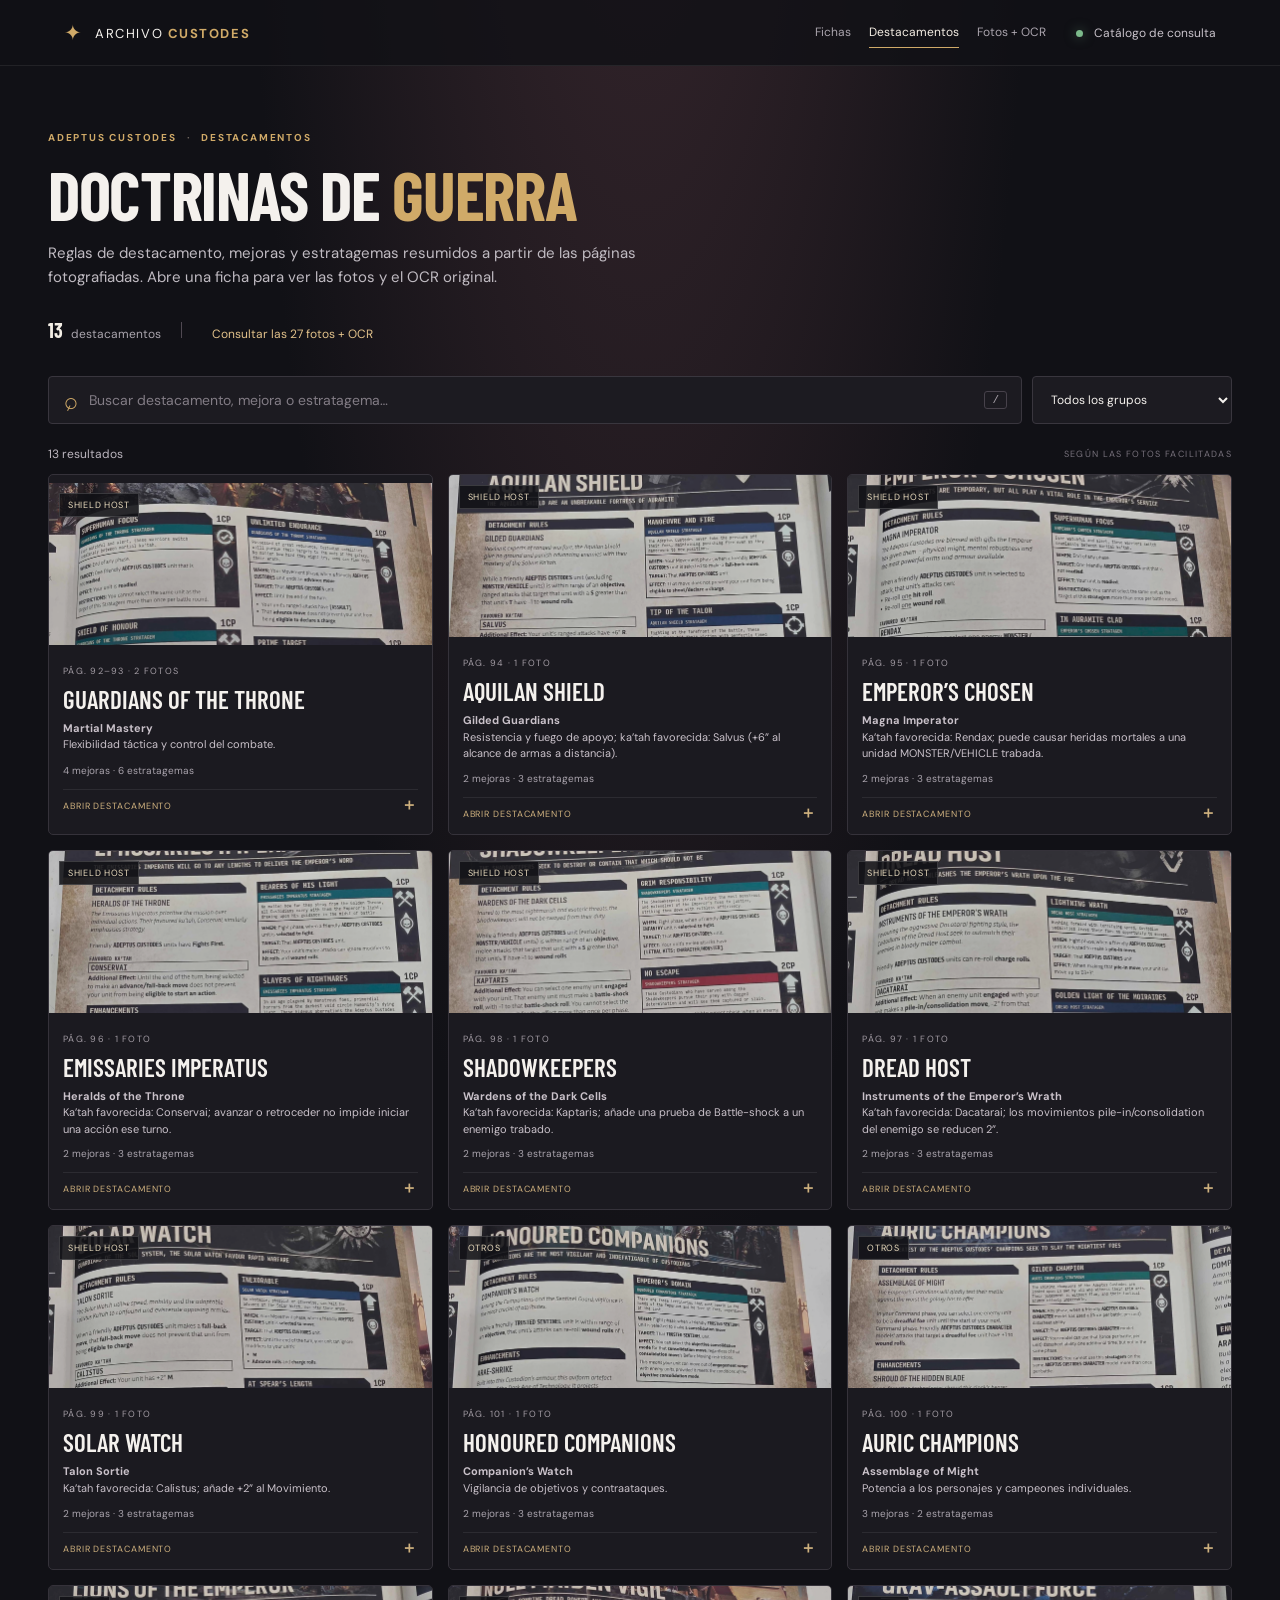
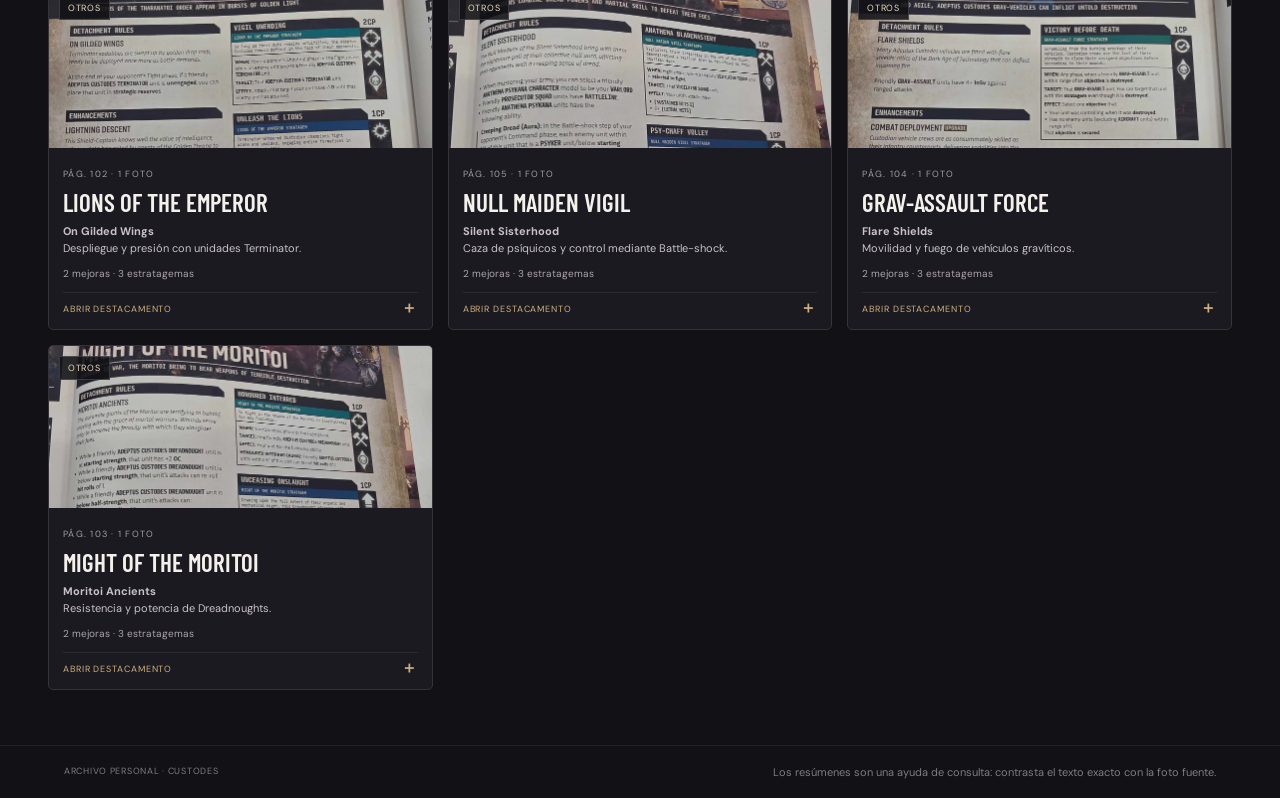
==== destacamentos.html @ 3001eda1 "Add Custodes photo OCR and datasheet library" ====
<!doctype html>
<html lang="es">
<head>
  <meta charset="utf-8"><meta name="viewport" content="width=device-width, initial-scale=1"><meta name="theme-color" content="#111116">
  <title>Destacamentos · Archivo Custodes</title><link rel="stylesheet" href="styles.css"><link rel="stylesheet" href="fichas.css"><link rel="stylesheet" href="destacamentos.css">
</head>
<body>
  <header class="topbar"><a class="brand" href="index.html"><span class="brand-mark">✦</span><span>ARCHIVO <b>CUSTODES</b></span></a><nav class="top-nav"><a href="fichas.html">Fichas</a><a class="active" href="destacamentos.html">Destacamentos</a><a href="index.html">Fotos + OCR</a></nav><div class="top-meta"><span class="live-dot"></span> Catálogo de consulta</div></header>
  <main>
    <section class="intro"><div class="eyebrow">ADEPTUS CUSTODES <span>·</span> DESTACAMENTOS</div><h1>Doctrinas de <em>guerra</em></h1><p>Reglas de destacamento, mejoras y estratagemas resumidos a partir de las páginas fotografiadas. Abre una ficha para ver las fotos y el OCR original.</p><div class="metrics"><strong id="detachmentCount"></strong><span>destacamentos</span><i></i><a class="source-link" href="index.html">Consultar las 27 fotos + OCR</a></div></section>
    <section class="workspace"><div class="controls"><label class="searchbox"><span aria-hidden="true">⌕</span><input id="detachmentSearch" type="search" placeholder="Buscar destacamento, mejora o estratagema…" autocomplete="off"><kbd>/</kbd></label><select id="detachmentKind" aria-label="Filtrar por grupo"><option value="all">Todos los grupos</option><option value="Shield Host">Shield Hosts</option><option value="Otros">Otros destacamentos</option></select></div><div class="results-line"><span id="detachmentResults"></span><span>SEGÚN LAS FOTOS FACILITADAS</span></div><div class="detachment-grid" id="detachmentGrid"></div><div class="empty" id="detachmentEmpty" hidden><span>⌕</span><b>No hay resultados</b><p>Prueba con otro nombre o regla.</p></div></section>
  </main>
  <footer><span>ARCHIVO PERSONAL · CUSTODES</span><span>Los resúmenes son una ayuda de consulta: contrasta el texto exacto con la foto fuente.</span></footer>
  <dialog id="detachmentDialog" class="sheet-dialog detachment-dialog"><div class="sheet-scroll" id="detachmentContent"></div></dialog>
  <script src="destacamentos.js"></script>
</body>
</html>
---- styles.css ----
@import url('https://fonts.googleapis.com/css2?family=Barlow+Condensed:wght@500;600;700;800&family=DM+Sans:wght@400;500;600;700&display=swap');
:root{color-scheme:dark;--bg:#111116;--panel:#1b1a20;--panel2:#222128;--line:#39363e;--muted:#aaa5ad;--text:#f4f1ed;--gold:#d0aa68;--red:#8d3540;--teal:#63aaa2}
*{box-sizing:border-box}body{margin:0;background:radial-gradient(ellipse at 50% -25%,#3c2930 0%,transparent 45%),var(--bg);color:var(--text);font-family:'DM Sans',system-ui,sans-serif;font-size:15px}.topbar{height:66px;padding:0 clamp(20px,5vw,76px);display:flex;align-items:center;justify-content:space-between;border-bottom:1px solid #ffffff13;background:#111116cf}.brand{color:var(--text);text-decoration:none;letter-spacing:.12em;font-size:13px}.brand b{color:var(--gold)}.brand-mark{color:var(--gold);font-size:21px;margin-right:12px;vertical-align:-2px}.top-meta{font-size:12px;color:#c8c2ca}.live-dot{display:inline-block;width:7px;height:7px;border-radius:50%;background:#7cba8b;margin-right:8px;box-shadow:0 0 12px #7cba8b80}.meta-divider{margin:0 12px;color:#716c75}main{max-width:1240px;margin:0 auto;padding:0 28px}.intro{padding:65px 0 34px}.eyebrow{font-size:10px;letter-spacing:.18em;color:var(--gold);font-weight:700}.eyebrow span{color:#756b64;margin:0 6px}h1{font:700 clamp(40px,6vw,68px)/.98 'Barlow Condensed',sans-serif;letter-spacing:-.02em;margin:17px 0 13px;text-transform:uppercase}h1 em{font-style:normal;color:var(--gold)}.intro p{color:#c0bbc2;max-width:630px;line-height:1.65;margin:0}.metrics{display:flex;align-items:baseline;gap:8px;margin-top:28px;color:var(--muted);font-size:12px}.metrics strong{font:700 20px 'Barlow Condensed',sans-serif;color:#f3eee5}.metrics i{height:16px;width:1px;background:#504952;margin:0 12px}.workspace{padding-bottom:55px}.controls{display:flex;gap:10px;align-items:center;margin-bottom:17px}.searchbox{flex:1;display:flex;align-items:center;height:48px;border:1px solid var(--line);background:#1c1b21;border-radius:4px;padding:0 14px;gap:10px}.searchbox>span{font-size:24px;color:var(--gold);transform:rotate(-20deg)}.searchbox input{color:var(--text);border:0;outline:0;background:transparent;width:100%;font:14px 'DM Sans',sans-serif}.searchbox input::placeholder{color:#827c85}.searchbox kbd{border:1px solid #47424b;color:#a9a3ab;border-radius:3px;padding:2px 7px;font-size:11px}select,.ocr-button{height:48px;border:1px solid var(--line);border-radius:4px;background:#1c1b21;color:var(--text);padding:0 14px;font:12px 'DM Sans',sans-serif}select{min-width:200px}.ocr-button{background:#765938;color:#fff0d4;border-color:#92734c;font-weight:700;cursor:pointer;white-space:nowrap}.ocr-button:hover{background:#896945}.ocr-button span{font-size:17px;margin-right:5px}.ocr-button:disabled{opacity:.6;cursor:wait}.progress-wrap{margin:0 0 18px;padding:13px 15px;background:#1d1b21;border:1px solid var(--line);border-radius:4px}.progress-label{display:flex;justify-content:space-between;font-size:12px;color:#d8d1d7;margin-bottom:8px}.progress{height:4px;background:#39343d;border-radius:4px;overflow:hidden}.progress>span{display:block;width:0;height:100%;background:var(--gold);transition:width .25s}.results-line{display:flex;justify-content:space-between;align-items:center;margin:22px 0 12px;font-size:12px;color:#bcb6bf}.results-line>span:last-child{font-size:9px;letter-spacing:.15em;color:#77717b}.cards{display:grid;grid-template-columns:repeat(4,minmax(0,1fr));gap:15px}.card{min-width:0;background:var(--panel);border:1px solid #35323a;border-radius:5px;overflow:hidden;transition:transform .18s,border-color .18s;cursor:pointer}.card:hover{transform:translateY(-3px);border-color:#997b50}.thumb{height:225px;background:#25232a;position:relative;overflow:hidden}.thumb img{width:100%;height:100%;object-fit:cover;object-position:center 28%;display:block;transition:transform .35s}.card:hover .thumb img{transform:scale(1.025)}.category-tag{position:absolute;top:11px;left:11px;background:#111116d9;border:1px solid #ffffff26;padding:5px 8px;color:#e9dbbe;font-size:9px;letter-spacing:.08em;text-transform:uppercase;border-radius:2px}.ocr-badge{position:absolute;right:10px;top:10px;width:23px;height:23px;border-radius:50%;display:grid;place-items:center;background:#24211f;border:1px solid #ffffff37;color:#9e969b;font-size:10px}.ocr-badge.done{color:#b9e1cc;background:#24372e;border-color:#54856b}.card-info{padding:14px 14px 16px}.page{font-size:9px;letter-spacing:.16em;color:#a39ca4}.card h2{font:600 23px/1 'Barlow Condensed',sans-serif;text-transform:uppercase;margin:9px 0;color:#f6f0e8;min-height:46px}.card-info p{font-size:11px;line-height:1.5;color:#a8a1aa;height:33px;overflow:hidden;margin:0}.card-bottom{display:flex;justify-content:space-between;align-items:center;margin-top:13px;padding-top:10px;border-top:1px solid #ffffff13;color:#aaa4ab;font-size:10px}.card-bottom b{font-size:10px;color:var(--gold);font-weight:600}.empty{padding:80px 15px;text-align:center;color:#aaa4ad}.empty>span{font-size:36px;color:var(--gold)}.empty b{display:block;color:#f1ece7;margin:8px}.empty p{font-size:13px}footer{border-top:1px solid #ffffff13;display:flex;justify-content:space-between;padding:19px clamp(20px,5vw,76px);font-size:9px;letter-spacing:.08em;color:#817b84}footer span:last-child{letter-spacing:0;font-size:11px}.viewer{padding:0;width:min(1100px,94vw);height:min(90vh,850px);max-height:90vh;background:#17161c;border:1px solid #4a434c;border-radius:6px;color:var(--text)}.viewer::backdrop{background:#050507d9;backdrop-filter:blur(4px)}.viewer-head{height:77px;display:flex;align-items:center;justify-content:space-between;padding:12px 20px;border-bottom:1px solid #ffffff16}.viewer-head h2{font:700 27px/1 'Barlow Condensed',sans-serif;text-transform:uppercase;margin:5px 0 0}.icon-button{border:0;background:transparent;color:#d9d2d9;font-size:29px;cursor:pointer}.viewer-body{height:calc(100% - 77px);display:grid;grid-template-columns:minmax(0,1.1fr) minmax(0,.9fr)}.image-stage{background:#0c0b0e;position:relative;display:flex;align-items:center;justify-content:center;overflow:auto}.image-stage img{max-width:100%;max-height:100%;object-fit:contain}.image-stage a{position:absolute;bottom:12px;left:12px;background:#151419e8;border:1px solid #ffffff2b;padding:8px 10px;border-radius:3px;color:#f4eee4;text-decoration:none;font-size:11px}.text-stage{padding:18px;display:flex;flex-direction:column;min-width:0}.text-head{display:flex;justify-content:space-between;align-items:center}.text-head h3{font:600 23px 'Barlow Condensed',sans-serif;text-transform:uppercase;margin:0}.small-button{background:#29262d;border:1px solid #4a444d;color:#ddd6dd;padding:7px 9px;border-radius:3px;font:11px 'DM Sans',sans-serif;cursor:pointer;margin-left:5px}.small-button:hover{border-color:var(--gold)}#ocrText{margin-top:13px;flex:1;min-height:0;resize:none;background:#111015;border:1px solid #37333b;border-radius:3px;color:#ded8df;padding:13px;font:12px/1.6 ui-monospace,Consolas,monospace;outline:0}#ocrText:focus{border-color:#977d56}.privacy-note{color:#8f8991;font-size:10px;line-height:1.5;margin:10px 0 0}@media(max-width:960px){.cards{grid-template-columns:repeat(3,minmax(0,1fr))}.thumb{height:205px}}@media(max-width:700px){main{padding:0 17px}.intro{padding-top:45px}.top-meta{font-size:0}.top-meta .live-dot{font-size:initial}.controls{flex-wrap:wrap}.searchbox{flex-basis:100%}select{flex:1;min-width:0}.ocr-button{flex:1}.cards{grid-template-columns:repeat(2,minmax(0,1fr));gap:10px}.thumb{height:190px}.card h2{font-size:20px}footer{gap:12px;line-height:1.5}.viewer{height:94vh}.viewer-body{grid-template-columns:1fr;grid-template-rows:minmax(220px,44%) 1fr}.image-stage{min-height:0}.text-stage{padding:13px}.text-stage #ocrText{font-size:11px}}@media(max-width:430px){.cards{grid-template-columns:1fr}.thumb{height:250px}.card h2{min-height:0}footer{flex-direction:column}}
---- fichas.css ----
.top-nav{display:flex;gap:18px;margin-left:auto;margin-right:30px}.top-nav a{color:#aaa4ad;text-decoration:none;font-size:12px;padding:7px 0;border-bottom:1px solid transparent}.top-nav a:hover,.top-nav a.active{color:#f5eee4;border-color:var(--gold)}.source-link{color:#e1c18a;text-decoration:none;font-size:12px;margin-left:10px}.unit-grid{display:grid;grid-template-columns:repeat(3,minmax(0,1fr));gap:15px}.unit-card{text-align:left;padding:0;background:var(--panel);border:1px solid #35323a;border-radius:5px;overflow:hidden;color:var(--text);cursor:pointer;font:inherit;transition:transform .18s,border-color .18s}.unit-card:hover{transform:translateY(-3px);border-color:#997b50}.unit-image{height:162px;position:relative;overflow:hidden;background:#26242a}.unit-image img{width:100%;height:100%;object-fit:cover;object-position:center 24%;opacity:.86}.unit-image span{position:absolute;top:10px;left:10px;background:#111116dc;border:1px solid #ffffff29;padding:5px 8px;font-size:9px;text-transform:uppercase;letter-spacing:.08em;color:#e9dbbe}.unit-card-body{padding:14px}.unit-card-body small{font-size:9px;letter-spacing:.14em;color:#a39ca4}.unit-card h2{font:600 25px/1 'Barlow Condensed',sans-serif;text-transform:uppercase;margin:8px 0 12px;min-height:25px}.mini-stats{display:grid;grid-template-columns:repeat(7,1fr);gap:4px}.mini-stats span{background:#2b2830;border:1px solid #37333c;text-align:center;padding:6px 2px;border-radius:2px}.mini-stats i{display:block;font:700 8px 'DM Sans',sans-serif;color:#9f969e;font-style:normal}.mini-stats b{display:block;font:700 14px 'Barlow Condensed',sans-serif;color:#f2eadc;margin-top:2px}.unit-card-body>p{font-size:11px;color:#aaa4ad;white-space:nowrap;overflow:hidden;text-overflow:ellipsis;margin:12px 0 0}.unit-link{display:flex;justify-content:space-between;border-top:1px solid #ffffff13;padding-top:10px;margin-top:12px;color:#cfb17e;font-size:9px;letter-spacing:.1em}.unit-link b{font-size:16px;line-height:10px}.sheet-dialog{padding:0;width:min(1040px,95vw);max-height:92vh;overflow:hidden;background:#17161c;border:1px solid #4a434c;border-radius:6px;color:var(--text)}.sheet-dialog::backdrop{background:#050507dd;backdrop-filter:blur(4px)}.sheet-scroll{height:92vh;max-height:92vh;overflow:auto;padding:21px 24px 26px}.sheet-top{display:flex;justify-content:space-between;align-items:start;border-bottom:1px solid #ffffff1b;padding-bottom:15px}.sheet-top h2{font:700 clamp(27px,4vw,39px)/1 'Barlow Condensed',sans-serif;text-transform:uppercase;margin:7px 0 0}.sheet-hero{display:grid;grid-template-columns:minmax(210px,.8fr) minmax(360px,1.2fr);gap:16px;padding:18px 0}.sheet-hero>img{width:100%;height:200px;object-fit:cover;object-position:center 25%;border-radius:3px}.stats-grid{display:grid;grid-template-columns:repeat(4,1fr);gap:8px;align-content:start}.stats-grid div{background:#242229;border:1px solid #3b3740;padding:9px 10px;border-radius:3px;min-height:65px}.stats-grid span{display:block;color:#ada6ae;font-size:10px;letter-spacing:.07em;text-transform:uppercase}.stats-grid b{display:block;font:700 25px 'Barlow Condensed',sans-serif;margin-top:4px;color:#f5eee4}.sheet-two{display:grid;grid-template-columns:minmax(0,1.12fr) minmax(260px,.88fr);gap:20px}.sheet-two h3{font:600 20px 'Barlow Condensed',sans-serif;text-transform:uppercase;margin:15px 0 9px;padding-bottom:6px;border-bottom:2px solid #554b43}.weapon-table{border:1px solid #37333b;border-radius:3px;overflow:hidden}.weapon-row{display:grid;grid-template-columns:minmax(145px,2fr) 54px 32px 48px 30px 30px 36px;gap:5px;align-items:center;min-height:34px;padding:6px 8px;border-bottom:1px solid #ffffff12;font-size:10px;color:#d9d3d8}.weapon-row:nth-child(odd){background:#242229}.weapon-row:last-child{border-bottom:0}.weapon-row strong{font-weight:600;color:#eee8df}.weapon-head{min-height:29px;background:#393139!important;color:#e3c893!important;font-size:8px;text-transform:uppercase;letter-spacing:.06em}.ability-box{border:1px solid #3c3740;background:#211f25;margin-bottom:7px;padding:10px 11px;border-radius:3px}.ability-box b{font-size:11px;color:#e7c993}.ability-box p,.sheet-copy{font-size:11px;line-height:1.55;color:#d6d0d7;margin:5px 0 0}.keywords{font-size:10px;line-height:1.7;color:#c3b9c1}.source-photo{font-size:11px;color:#e1c18a}.ocr-source{margin-top:18px;border-top:1px solid #ffffff19;padding-top:12px}.ocr-source summary{color:#d1b786;font-size:12px;cursor:pointer}.ocr-source pre{white-space:pre-wrap;max-height:350px;overflow:auto;background:#100f13;border:1px solid #343039;padding:12px;border-radius:3px;color:#c9c2ca;font:11px/1.5 ui-monospace,Consolas,monospace}.sheet-dialog .icon-button{line-height:1}@media(max-width:900px){.unit-grid{grid-template-columns:repeat(2,minmax(0,1fr))}.sheet-two{grid-template-columns:1fr 1fr}.sheet-hero{grid-template-columns:.8fr 1.2fr}.weapon-row{grid-template-columns:minmax(115px,2fr) 48px 25px 38px 23px 23px 28px;font-size:9px;gap:3px;padding:6px}}
@media(max-width:650px){.top-meta{display:none}.top-nav{margin-left:auto;margin-right:0}.unit-grid{grid-template-columns:1fr}.unit-image{height:180px}.sheet-scroll{padding:16px}.sheet-hero{grid-template-columns:1fr}.sheet-hero>img{height:170px}.sheet-two{grid-template-columns:1fr;gap:0}.weapon-row{grid-template-columns:minmax(110px,2fr) 45px 25px 37px 22px 22px 27px}.sheet-top h2{font-size:28px}.stats-grid{grid-template-columns:repeat(4,1fr)}}
---- destacamentos.css ----
.detachment-grid{display:grid;grid-template-columns:repeat(3,minmax(0,1fr));gap:15px}.detachment-card{padding:0;text-align:left;background:var(--panel);border:1px solid #35323a;border-radius:5px;overflow:hidden;color:var(--text);cursor:pointer;font:inherit;transition:transform .18s,border-color .18s}.detachment-card:hover{transform:translateY(-3px);border-color:#997b50}.detachment-image{height:162px;position:relative;overflow:hidden;background:#26242a}.detachment-image img{width:100%;height:100%;object-fit:cover;object-position:center 20%;opacity:.86}.detachment-image span{position:absolute;top:10px;left:10px;background:#111116dc;border:1px solid #ffffff29;padding:5px 8px;font-size:9px;text-transform:uppercase;letter-spacing:.08em;color:#e9dbbe}.detachment-card-body{padding:14px}.detachment-card-body small{font-size:9px;letter-spacing:.14em;color:#a39ca4}.detachment-card h2{font:600 25px/1 'Barlow Condensed',sans-serif;text-transform:uppercase;margin:8px 0 8px;min-height:25px}.detachment-card .det-rule{font-size:11px;line-height:1.5;color:#c9c1c9;min-height:34px}.det-meta{font-size:10px;color:#aaa4ad;margin-top:10px}.det-link{display:flex;justify-content:space-between;border-top:1px solid #ffffff13;padding-top:10px;margin-top:12px;color:#cfb17e;font-size:9px;letter-spacing:.1em}.det-link b{font-size:16px;line-height:10px}.detachment-dialog{width:min(1080px,95vw)}.det-top{display:flex;gap:22px;align-items:end;border-bottom:1px solid #ffffff1b;padding-bottom:15px}.det-top h2{font:700 clamp(30px,4vw,43px)/.98 'Barlow Condensed',sans-serif;text-transform:uppercase;margin:7px 0 0}.det-top .icon-button{margin-left:auto;align-self:start}.det-hero{display:grid;grid-template-columns:minmax(220px,.8fr) minmax(300px,1.2fr);gap:17px;padding:18px 0}.det-hero img{width:100%;height:210px;object-fit:cover;object-position:center 19%;border-radius:3px}.det-intro{font-size:13px;line-height:1.65;color:#d8d1d9}.det-rule-box{border-left:3px solid #b18c55;background:#242229;padding:12px 15px;margin-top:12px}.det-rule-box b,.det-section h3{font:600 19px 'Barlow Condensed',sans-serif;text-transform:uppercase;color:#ead7b4}.det-rule-box p{font-size:12px;line-height:1.6;color:#e0d9df;margin:6px 0 0}.det-detail-grid{display:grid;grid-template-columns:1fr 1fr;gap:20px}.det-section h3{margin:14px 0 9px;padding-bottom:6px;border-bottom:2px solid #554b43}.det-entry{border:1px solid #3c3740;background:#211f25;margin-bottom:8px;padding:11px 12px;border-radius:3px}.det-entry-top{display:flex;align-items:start;justify-content:space-between;gap:10px}.det-entry strong{font-size:12px;color:#f0e8dc}.det-entry p{font-size:11px;line-height:1.55;color:#d0c9d1;margin:6px 0 0}.cp{white-space:nowrap;border:1px solid #8a6b43;border-radius:3px;padding:3px 7px;color:#e7c993;font-size:10px}.source-chips{display:flex;flex-wrap:wrap;gap:8px;margin-top:9px}.source-chips a{color:#e1c18a;font-size:11px}.det-ocr{margin-top:18px;border-top:1px solid #ffffff19;padding-top:12px}.det-ocr details{border-bottom:1px solid #ffffff12;padding:9px 0}.det-ocr summary{color:#d1b786;font-size:12px;cursor:pointer}.det-ocr pre{white-space:pre-wrap;max-height:340px;overflow:auto;background:#100f13;border:1px solid #343039;padding:12px;border-radius:3px;color:#c9c2ca;font:11px/1.5 ui-monospace,Consolas,monospace}.det-source-note{font-size:10px;color:#aaa4ad;line-height:1.5;margin-top:10px}@media(max-width:900px){.detachment-grid{grid-template-columns:repeat(2,minmax(0,1fr))}.det-detail-grid{gap:12px}}@media(max-width:650px){.detachment-grid{grid-template-columns:1fr}.detachment-image{height:180px}.det-hero{grid-template-columns:1fr}.det-hero img{height:170px}.det-detail-grid{grid-template-columns:1fr;gap:0}.det-top h2{font-size:31px}}
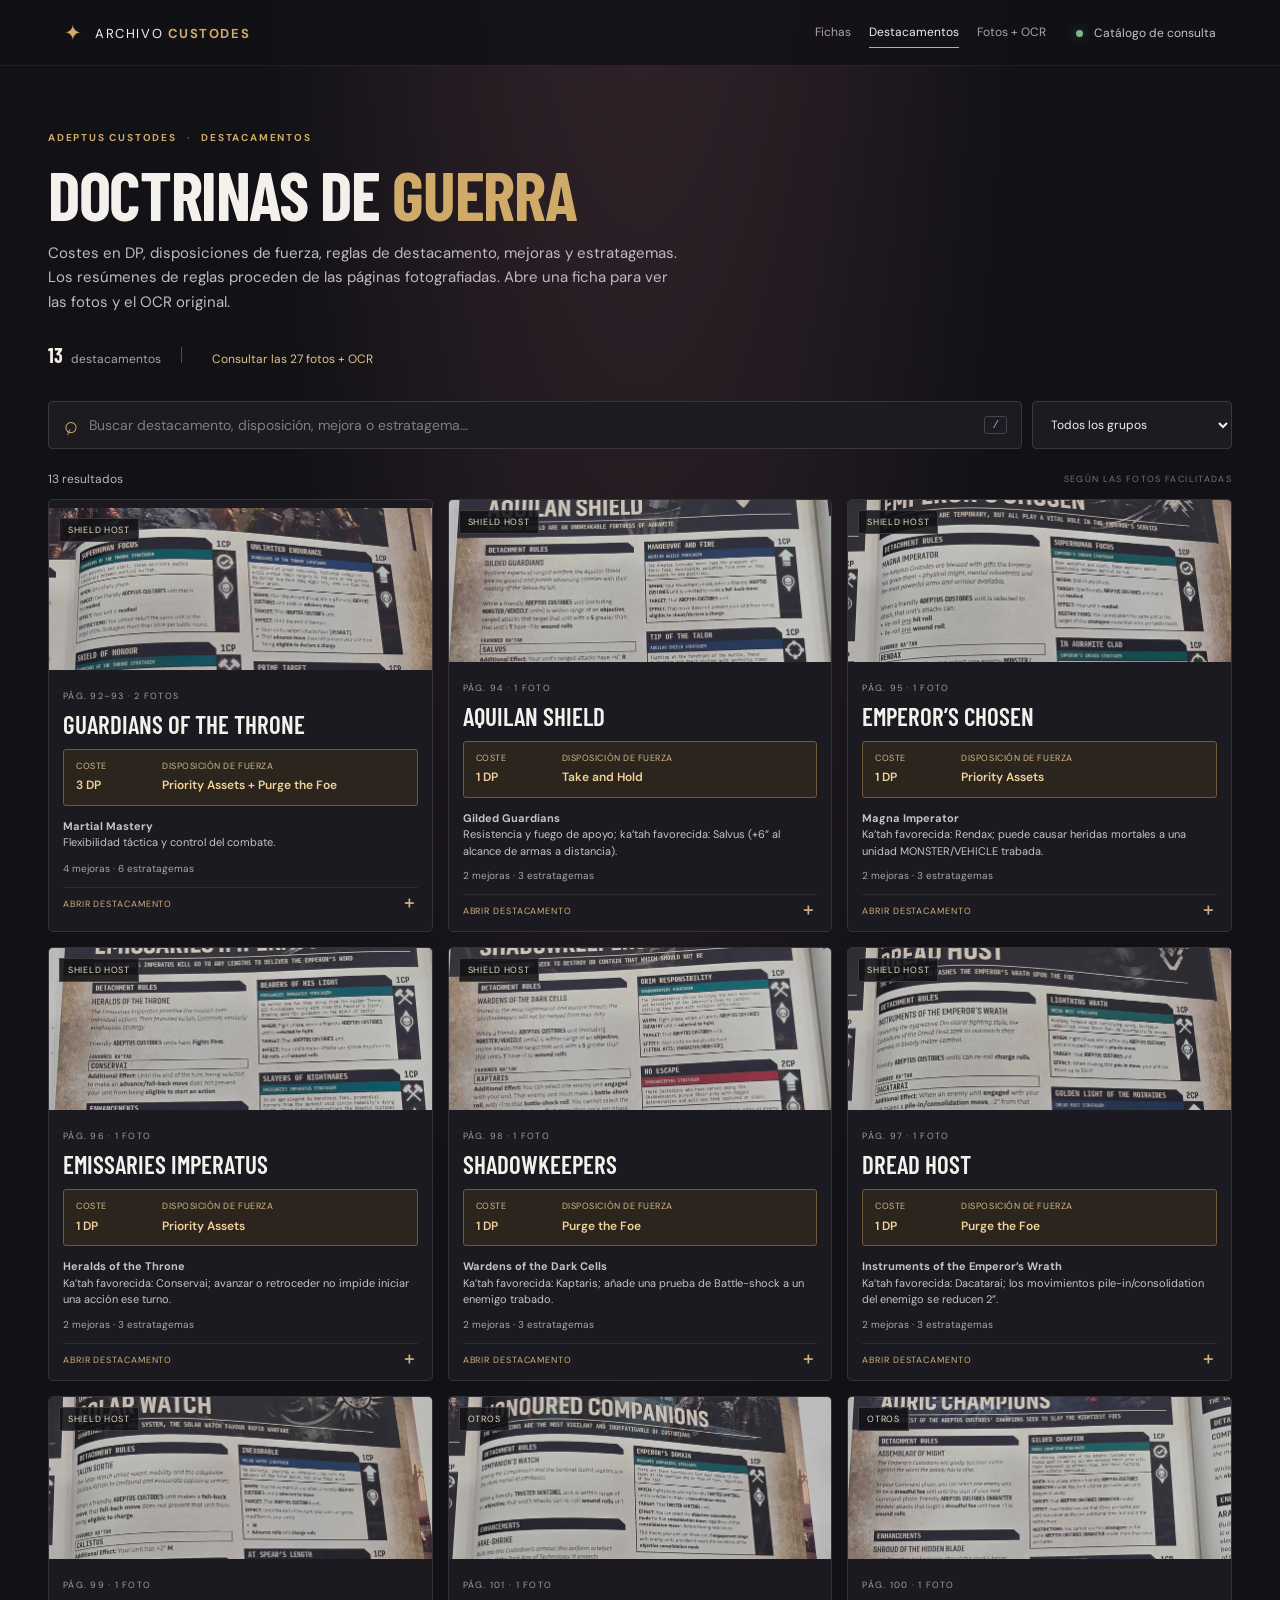
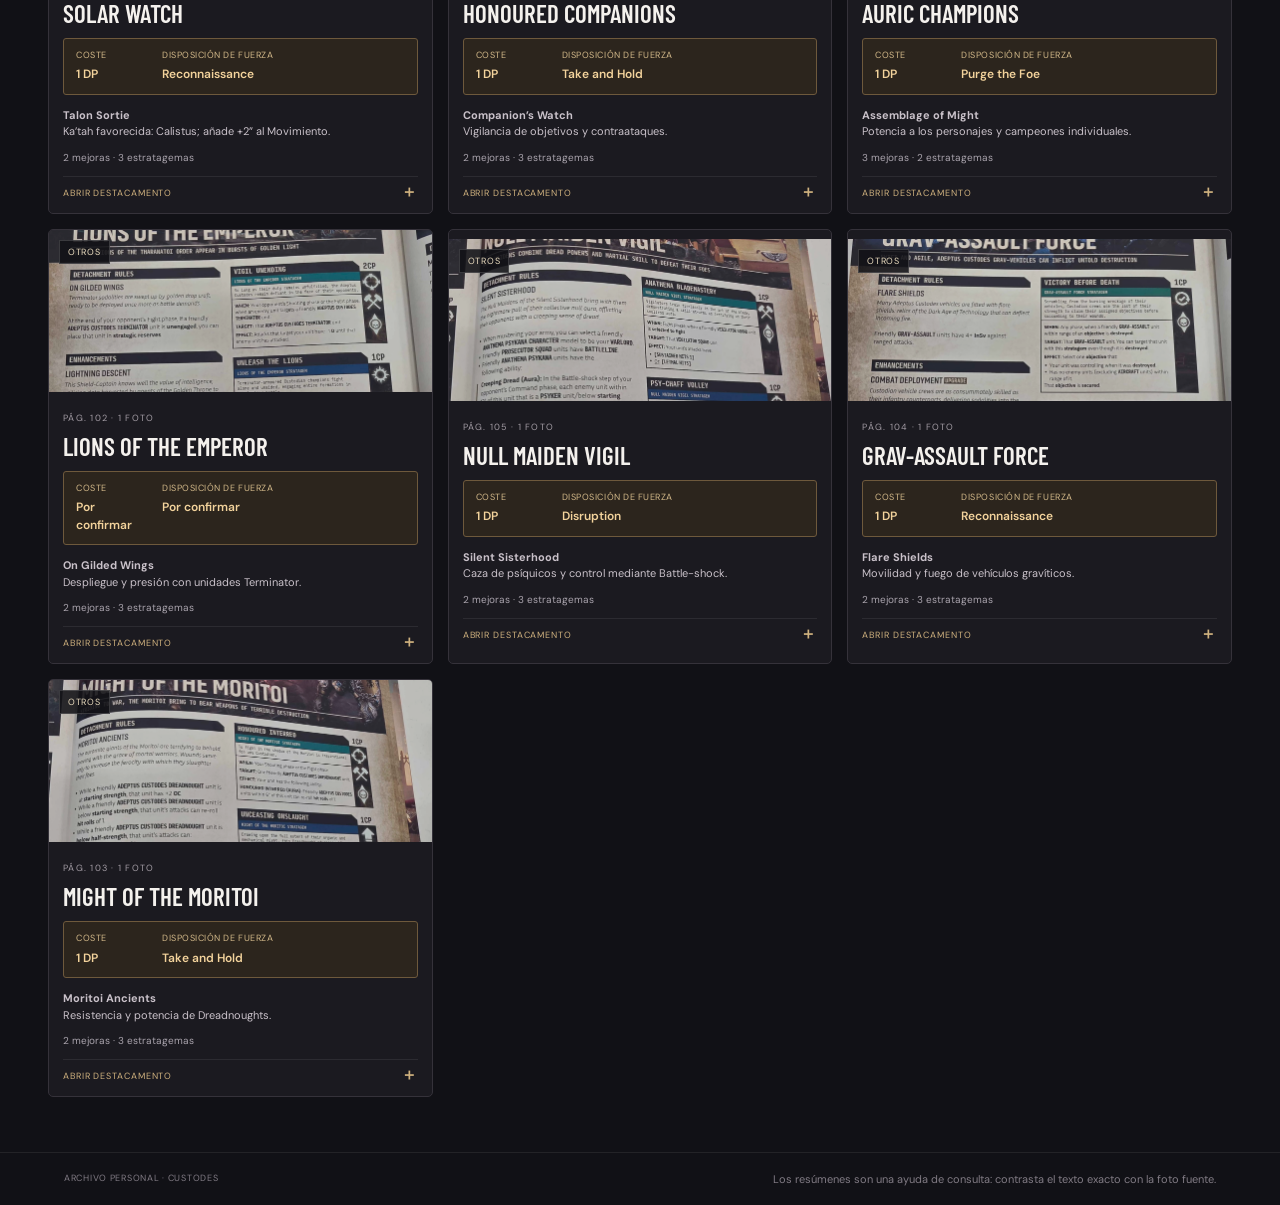
==== commit 7a5f794e: "Añadir costes DP y disposiciones de destacamentos: destacamentos.html" ====
--- a/destacamentos.html
+++ b/destacamentos.html
@@ -7,8 +7,8 @@
 <body>
   <header class="topbar"><a class="brand" href="index.html"><span class="brand-mark">✦</span><span>ARCHIVO <b>CUSTODES</b></span></a><nav class="top-nav"><a href="fichas.html">Fichas</a><a class="active" href="destacamentos.html">Destacamentos</a><a href="index.html">Fotos + OCR</a></nav><div class="top-meta"><span class="live-dot"></span> Catálogo de consulta</div></header>
   <main>
-    <section class="intro"><div class="eyebrow">ADEPTUS CUSTODES <span>·</span> DESTACAMENTOS</div><h1>Doctrinas de <em>guerra</em></h1><p>Reglas de destacamento, mejoras y estratagemas resumidos a partir de las páginas fotografiadas. Abre una ficha para ver las fotos y el OCR original.</p><div class="metrics"><strong id="detachmentCount"></strong><span>destacamentos</span><i></i><a class="source-link" href="index.html">Consultar las 27 fotos + OCR</a></div></section>
-    <section class="workspace"><div class="controls"><label class="searchbox"><span aria-hidden="true">⌕</span><input id="detachmentSearch" type="search" placeholder="Buscar destacamento, mejora o estratagema…" autocomplete="off"><kbd>/</kbd></label><select id="detachmentKind" aria-label="Filtrar por grupo"><option value="all">Todos los grupos</option><option value="Shield Host">Shield Hosts</option><option value="Otros">Otros destacamentos</option></select></div><div class="results-line"><span id="detachmentResults"></span><span>SEGÚN LAS FOTOS FACILITADAS</span></div><div class="detachment-grid" id="detachmentGrid"></div><div class="empty" id="detachmentEmpty" hidden><span>⌕</span><b>No hay resultados</b><p>Prueba con otro nombre o regla.</p></div></section>
+    <section class="intro"><div class="eyebrow">ADEPTUS CUSTODES <span>·</span> DESTACAMENTOS</div><h1>Doctrinas de <em>guerra</em></h1><p>Costes en DP, disposiciones de fuerza, reglas de destacamento, mejoras y estratagemas. Los resúmenes de reglas proceden de las páginas fotografiadas. Abre una ficha para ver las fotos y el OCR original.</p><div class="metrics"><strong id="detachmentCount"></strong><span>destacamentos</span><i></i><a class="source-link" href="index.html">Consultar las 27 fotos + OCR</a></div></section>
+    <section class="workspace"><div class="controls"><label class="searchbox"><span aria-hidden="true">⌕</span><input id="detachmentSearch" type="search" placeholder="Buscar destacamento, disposición, mejora o estratagema…" autocomplete="off"><kbd>/</kbd></label><select id="detachmentKind" aria-label="Filtrar por grupo"><option value="all">Todos los grupos</option><option value="Shield Host">Shield Hosts</option><option value="Otros">Otros destacamentos</option></select></div><div class="results-line"><span id="detachmentResults"></span><span>SEGÚN LAS FOTOS FACILITADAS</span></div><div class="detachment-grid" id="detachmentGrid"></div><div class="empty" id="detachmentEmpty" hidden><span>⌕</span><b>No hay resultados</b><p>Prueba con otro nombre o regla.</p></div></section>
   </main>
   <footer><span>ARCHIVO PERSONAL · CUSTODES</span><span>Los resúmenes son una ayuda de consulta: contrasta el texto exacto con la foto fuente.</span></footer>
   <dialog id="detachmentDialog" class="sheet-dialog detachment-dialog"><div class="sheet-scroll" id="detachmentContent"></div></dialog>
--- a/fichas.css
+++ b/fichas.css
@@ -1,2 +1,19 @@
 .top-nav{display:flex;gap:18px;margin-left:auto;margin-right:30px}.top-nav a{color:#aaa4ad;text-decoration:none;font-size:12px;padding:7px 0;border-bottom:1px solid transparent}.top-nav a:hover,.top-nav a.active{color:#f5eee4;border-color:var(--gold)}.source-link{color:#e1c18a;text-decoration:none;font-size:12px;margin-left:10px}.unit-grid{display:grid;grid-template-columns:repeat(3,minmax(0,1fr));gap:15px}.unit-card{text-align:left;padding:0;background:var(--panel);border:1px solid #35323a;border-radius:5px;overflow:hidden;color:var(--text);cursor:pointer;font:inherit;transition:transform .18s,border-color .18s}.unit-card:hover{transform:translateY(-3px);border-color:#997b50}.unit-image{height:162px;position:relative;overflow:hidden;background:#26242a}.unit-image img{width:100%;height:100%;object-fit:cover;object-position:center 24%;opacity:.86}.unit-image span{position:absolute;top:10px;left:10px;background:#111116dc;border:1px solid #ffffff29;padding:5px 8px;font-size:9px;text-transform:uppercase;letter-spacing:.08em;color:#e9dbbe}.unit-card-body{padding:14px}.unit-card-body small{font-size:9px;letter-spacing:.14em;color:#a39ca4}.unit-card h2{font:600 25px/1 'Barlow Condensed',sans-serif;text-transform:uppercase;margin:8px 0 12px;min-height:25px}.mini-stats{display:grid;grid-template-columns:repeat(7,1fr);gap:4px}.mini-stats span{background:#2b2830;border:1px solid #37333c;text-align:center;padding:6px 2px;border-radius:2px}.mini-stats i{display:block;font:700 8px 'DM Sans',sans-serif;color:#9f969e;font-style:normal}.mini-stats b{display:block;font:700 14px 'Barlow Condensed',sans-serif;color:#f2eadc;margin-top:2px}.unit-card-body>p{font-size:11px;color:#aaa4ad;white-space:nowrap;overflow:hidden;text-overflow:ellipsis;margin:12px 0 0}.unit-link{display:flex;justify-content:space-between;border-top:1px solid #ffffff13;padding-top:10px;margin-top:12px;color:#cfb17e;font-size:9px;letter-spacing:.1em}.unit-link b{font-size:16px;line-height:10px}.sheet-dialog{padding:0;width:min(1040px,95vw);max-height:92vh;overflow:hidden;background:#17161c;border:1px solid #4a434c;border-radius:6px;color:var(--text)}.sheet-dialog::backdrop{background:#050507dd;backdrop-filter:blur(4px)}.sheet-scroll{height:92vh;max-height:92vh;overflow:auto;padding:21px 24px 26px}.sheet-top{display:flex;justify-content:space-between;align-items:start;border-bottom:1px solid #ffffff1b;padding-bottom:15px}.sheet-top h2{font:700 clamp(27px,4vw,39px)/1 'Barlow Condensed',sans-serif;text-transform:uppercase;margin:7px 0 0}.sheet-hero{display:grid;grid-template-columns:minmax(210px,.8fr) minmax(360px,1.2fr);gap:16px;padding:18px 0}.sheet-hero>img{width:100%;height:200px;object-fit:cover;object-position:center 25%;border-radius:3px}.stats-grid{display:grid;grid-template-columns:repeat(4,1fr);gap:8px;align-content:start}.stats-grid div{background:#242229;border:1px solid #3b3740;padding:9px 10px;border-radius:3px;min-height:65px}.stats-grid span{display:block;color:#ada6ae;font-size:10px;letter-spacing:.07em;text-transform:uppercase}.stats-grid b{display:block;font:700 25px 'Barlow Condensed',sans-serif;margin-top:4px;color:#f5eee4}.sheet-two{display:grid;grid-template-columns:minmax(0,1.12fr) minmax(260px,.88fr);gap:20px}.sheet-two h3{font:600 20px 'Barlow Condensed',sans-serif;text-transform:uppercase;margin:15px 0 9px;padding-bottom:6px;border-bottom:2px solid #554b43}.weapon-table{border:1px solid #37333b;border-radius:3px;overflow:hidden}.weapon-row{display:grid;grid-template-columns:minmax(145px,2fr) 54px 32px 48px 30px 30px 36px;gap:5px;align-items:center;min-height:34px;padding:6px 8px;border-bottom:1px solid #ffffff12;font-size:10px;color:#d9d3d8}.weapon-row:nth-child(odd){background:#242229}.weapon-row:last-child{border-bottom:0}.weapon-row strong{font-weight:600;color:#eee8df}.weapon-head{min-height:29px;background:#393139!important;color:#e3c893!important;font-size:8px;text-transform:uppercase;letter-spacing:.06em}.ability-box{border:1px solid #3c3740;background:#211f25;margin-bottom:7px;padding:10px 11px;border-radius:3px}.ability-box b{font-size:11px;color:#e7c993}.ability-box p,.sheet-copy{font-size:11px;line-height:1.55;color:#d6d0d7;margin:5px 0 0}.keywords{font-size:10px;line-height:1.7;color:#c3b9c1}.source-photo{font-size:11px;color:#e1c18a}.ocr-source{margin-top:18px;border-top:1px solid #ffffff19;padding-top:12px}.ocr-source summary{color:#d1b786;font-size:12px;cursor:pointer}.ocr-source pre{white-space:pre-wrap;max-height:350px;overflow:auto;background:#100f13;border:1px solid #343039;padding:12px;border-radius:3px;color:#c9c2ca;font:11px/1.5 ui-monospace,Consolas,monospace}.sheet-dialog .icon-button{line-height:1}@media(max-width:900px){.unit-grid{grid-template-columns:repeat(2,minmax(0,1fr))}.sheet-two{grid-template-columns:1fr 1fr}.sheet-hero{grid-template-columns:.8fr 1.2fr}.weapon-row{grid-template-columns:minmax(115px,2fr) 48px 25px 38px 23px 23px 28px;font-size:9px;gap:3px;padding:6px}}
 @media(max-width:650px){.top-meta{display:none}.top-nav{margin-left:auto;margin-right:0}.unit-grid{grid-template-columns:1fr}.unit-image{height:180px}.sheet-scroll{padding:16px}.sheet-hero{grid-template-columns:1fr}.sheet-hero>img{height:170px}.sheet-two{grid-template-columns:1fr;gap:0}.weapon-row{grid-template-columns:minmax(110px,2fr) 45px 25px 37px 22px 22px 27px}.sheet-top h2{font-size:28px}.stats-grid{grid-template-columns:repeat(4,1fr)}}
+.intro .points-notice{font-size:12px;color:#d2b889;line-height:1.5;margin-top:12px}
+.unit-points{display:flex;flex-wrap:wrap;justify-content:space-between;align-items:center;gap:5px 12px;margin:0 0 12px;padding:9px 10px;border:1px solid #6e593c;border-radius:3px;background:#2c251d}
+.unit-points b{font-size:14px;color:#f3d39c;font-variant-numeric:tabular-nums}
+.unit-points span{font-size:10px;color:#dac5a4;line-height:1.4}
+.unit-points.is-missing{border-color:#423c47;background:#252229}
+.unit-points.is-missing b,.unit-points.is-missing span{color:#b9b1bd}
+.sheet-points{margin-top:16px;padding:13px 15px;border:1px solid #6e593c;border-radius:3px;background:#262018}
+.points-heading{display:flex;flex-wrap:wrap;align-items:center;justify-content:space-between;gap:6px 12px}
+.points-heading h3{font:600 22px 'Barlow Condensed',sans-serif;text-transform:uppercase;color:#f0d39e;margin:0}
+.points-heading>span{font-size:10px;letter-spacing:.06em;text-transform:uppercase;color:#d6bc92}
+.points-options{display:flex;flex-wrap:wrap;gap:8px;margin:11px 0 0;padding:0;list-style:none}
+.points-options li{display:flex;flex-wrap:wrap;align-items:center;gap:8px 15px;flex:1 1 190px;padding:9px 12px;border:1px solid #544633;border-radius:3px;background:#1d1915}
+.points-options li span{font-size:12px;color:#d3c6b5}
+.points-options li strong{margin-left:auto;font-size:18px;color:#f6d9a7;white-space:nowrap;font-variant-numeric:tabular-nums}
+.points-pending{font-size:14px;color:#edcea0;margin:10px 0 0}
+.points-note{font-size:12px;line-height:1.5;color:#ded1bd;margin:10px 0 0}
+.points-source{font-size:10px;line-height:1.5;color:#c0b19c;margin:10px 0 0}
--- a/destacamentos.css
+++ b/destacamentos.css
@@ -1 +1,7 @@
 .detachment-grid{display:grid;grid-template-columns:repeat(3,minmax(0,1fr));gap:15px}.detachment-card{padding:0;text-align:left;background:var(--panel);border:1px solid #35323a;border-radius:5px;overflow:hidden;color:var(--text);cursor:pointer;font:inherit;transition:transform .18s,border-color .18s}.detachment-card:hover{transform:translateY(-3px);border-color:#997b50}.detachment-image{height:162px;position:relative;overflow:hidden;background:#26242a}.detachment-image img{width:100%;height:100%;object-fit:cover;object-position:center 20%;opacity:.86}.detachment-image span{position:absolute;top:10px;left:10px;background:#111116dc;border:1px solid #ffffff29;padding:5px 8px;font-size:9px;text-transform:uppercase;letter-spacing:.08em;color:#e9dbbe}.detachment-card-body{padding:14px}.detachment-card-body small{font-size:9px;letter-spacing:.14em;color:#a39ca4}.detachment-card h2{font:600 25px/1 'Barlow Condensed',sans-serif;text-transform:uppercase;margin:8px 0 8px;min-height:25px}.detachment-card .det-rule{font-size:11px;line-height:1.5;color:#c9c1c9;min-height:34px}.det-meta{font-size:10px;color:#aaa4ad;margin-top:10px}.det-link{display:flex;justify-content:space-between;border-top:1px solid #ffffff13;padding-top:10px;margin-top:12px;color:#cfb17e;font-size:9px;letter-spacing:.1em}.det-link b{font-size:16px;line-height:10px}.detachment-dialog{width:min(1080px,95vw)}.det-top{display:flex;gap:22px;align-items:end;border-bottom:1px solid #ffffff1b;padding-bottom:15px}.det-top h2{font:700 clamp(30px,4vw,43px)/.98 'Barlow Condensed',sans-serif;text-transform:uppercase;margin:7px 0 0}.det-top .icon-button{margin-left:auto;align-self:start}.det-hero{display:grid;grid-template-columns:minmax(220px,.8fr) minmax(300px,1.2fr);gap:17px;padding:18px 0}.det-hero img{width:100%;height:210px;object-fit:cover;object-position:center 19%;border-radius:3px}.det-intro{font-size:13px;line-height:1.65;color:#d8d1d9}.det-rule-box{border-left:3px solid #b18c55;background:#242229;padding:12px 15px;margin-top:12px}.det-rule-box b,.det-section h3{font:600 19px 'Barlow Condensed',sans-serif;text-transform:uppercase;color:#ead7b4}.det-rule-box p{font-size:12px;line-height:1.6;color:#e0d9df;margin:6px 0 0}.det-detail-grid{display:grid;grid-template-columns:1fr 1fr;gap:20px}.det-section h3{margin:14px 0 9px;padding-bottom:6px;border-bottom:2px solid #554b43}.det-entry{border:1px solid #3c3740;background:#211f25;margin-bottom:8px;padding:11px 12px;border-radius:3px}.det-entry-top{display:flex;align-items:start;justify-content:space-between;gap:10px}.det-entry strong{font-size:12px;color:#f0e8dc}.det-entry p{font-size:11px;line-height:1.55;color:#d0c9d1;margin:6px 0 0}.cp{white-space:nowrap;border:1px solid #8a6b43;border-radius:3px;padding:3px 7px;color:#e7c993;font-size:10px}.source-chips{display:flex;flex-wrap:wrap;gap:8px;margin-top:9px}.source-chips a{color:#e1c18a;font-size:11px}.det-ocr{margin-top:18px;border-top:1px solid #ffffff19;padding-top:12px}.det-ocr details{border-bottom:1px solid #ffffff12;padding:9px 0}.det-ocr summary{color:#d1b786;font-size:12px;cursor:pointer}.det-ocr pre{white-space:pre-wrap;max-height:340px;overflow:auto;background:#100f13;border:1px solid #343039;padding:12px;border-radius:3px;color:#c9c2ca;font:11px/1.5 ui-monospace,Consolas,monospace}.det-source-note{font-size:10px;color:#aaa4ad;line-height:1.5;margin-top:10px}@media(max-width:900px){.detachment-grid{grid-template-columns:repeat(2,minmax(0,1fr))}.det-detail-grid{gap:12px}}@media(max-width:650px){.detachment-grid{grid-template-columns:1fr}.detachment-image{height:180px}.det-hero{grid-template-columns:1fr}.det-hero img{height:170px}.det-detail-grid{grid-template-columns:1fr;gap:0}.det-top h2{font-size:31px}}
+.det-command{display:grid;grid-template-columns:74px minmax(0,1fr);gap:12px;margin:12px 0;padding:10px 12px;border:1px solid #6e593c;border-radius:3px;background:#2c251d}
+.det-command>div{min-width:0}
+.det-command dt{font-size:9px;line-height:1.4;text-transform:uppercase;letter-spacing:.06em;color:#d2b889}
+.det-command dd{margin:5px 0 0;font-size:12px;line-height:1.45;font-weight:600;color:#f3d39c;overflow-wrap:anywhere}
+.detachment-dialog .det-command{grid-template-columns:100px minmax(0,1fr);margin-top:16px}
+.detachment-dialog .det-command dd{font-size:15px}
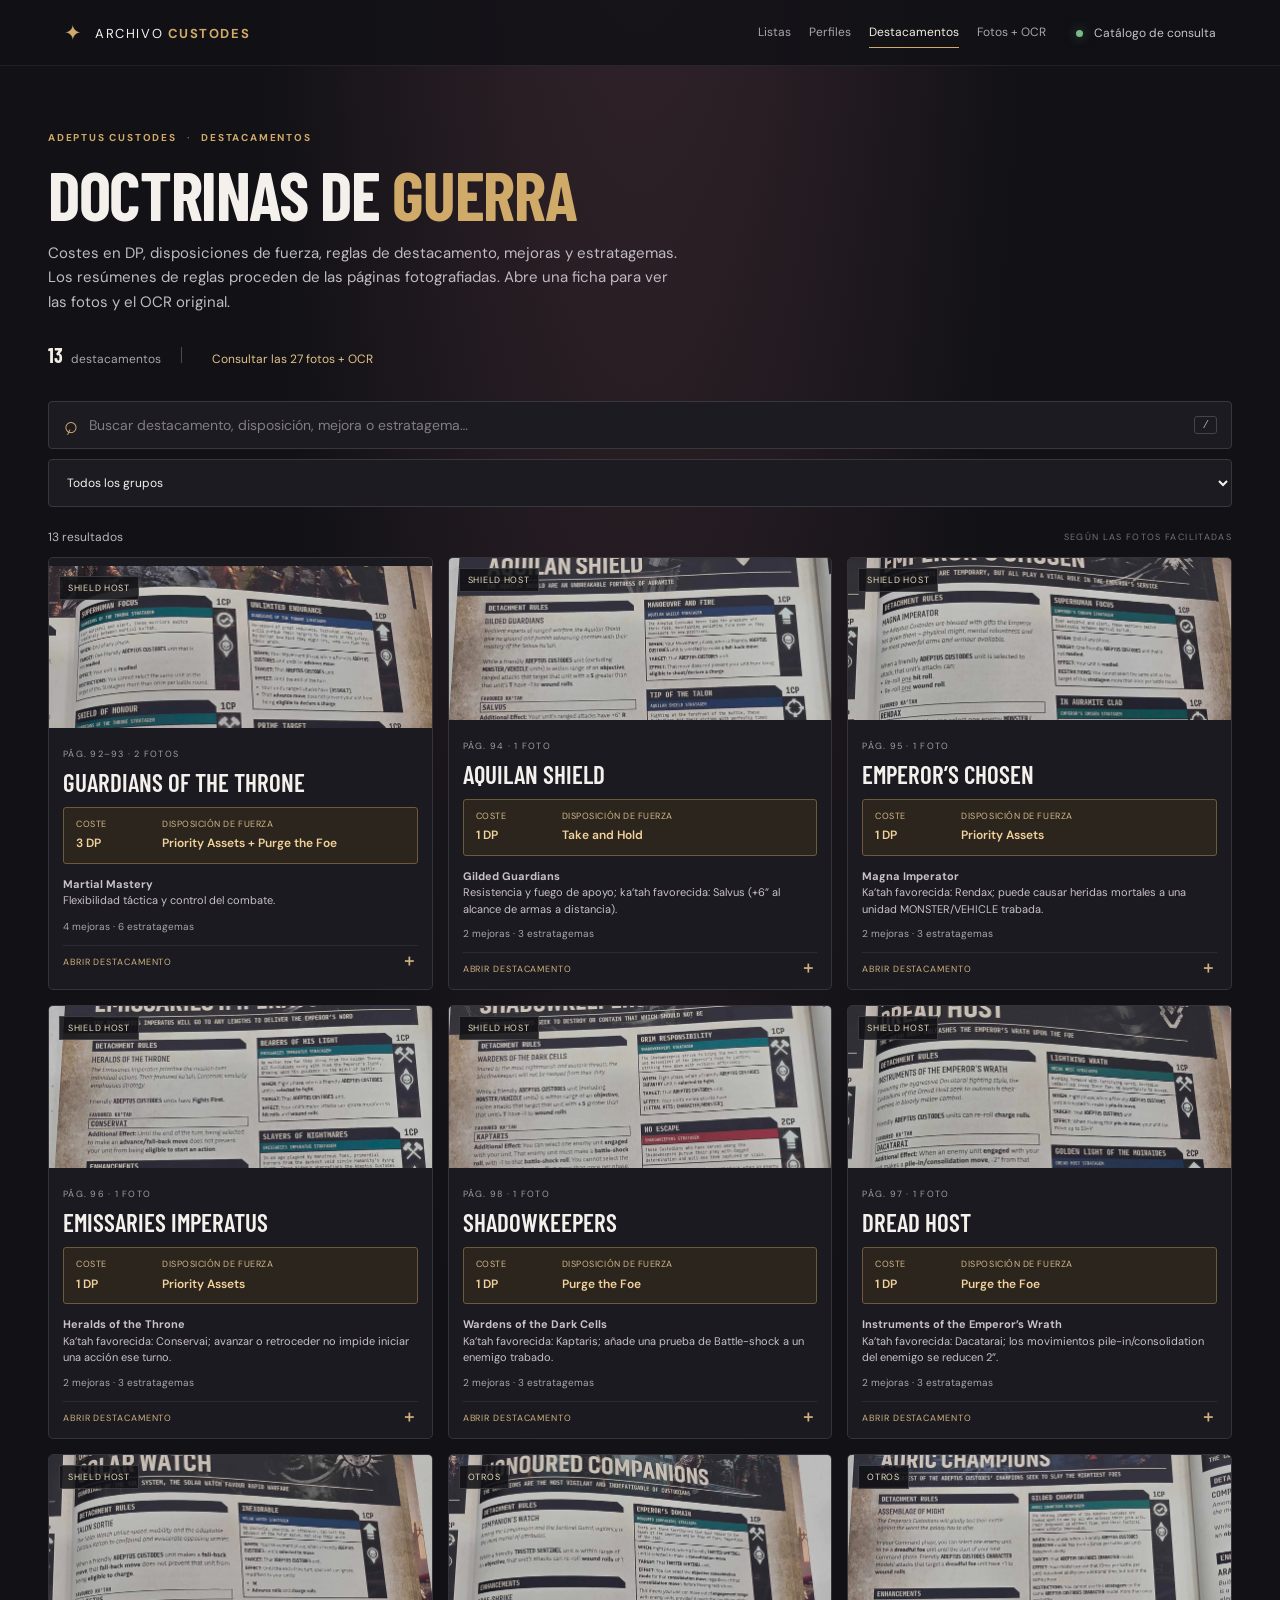
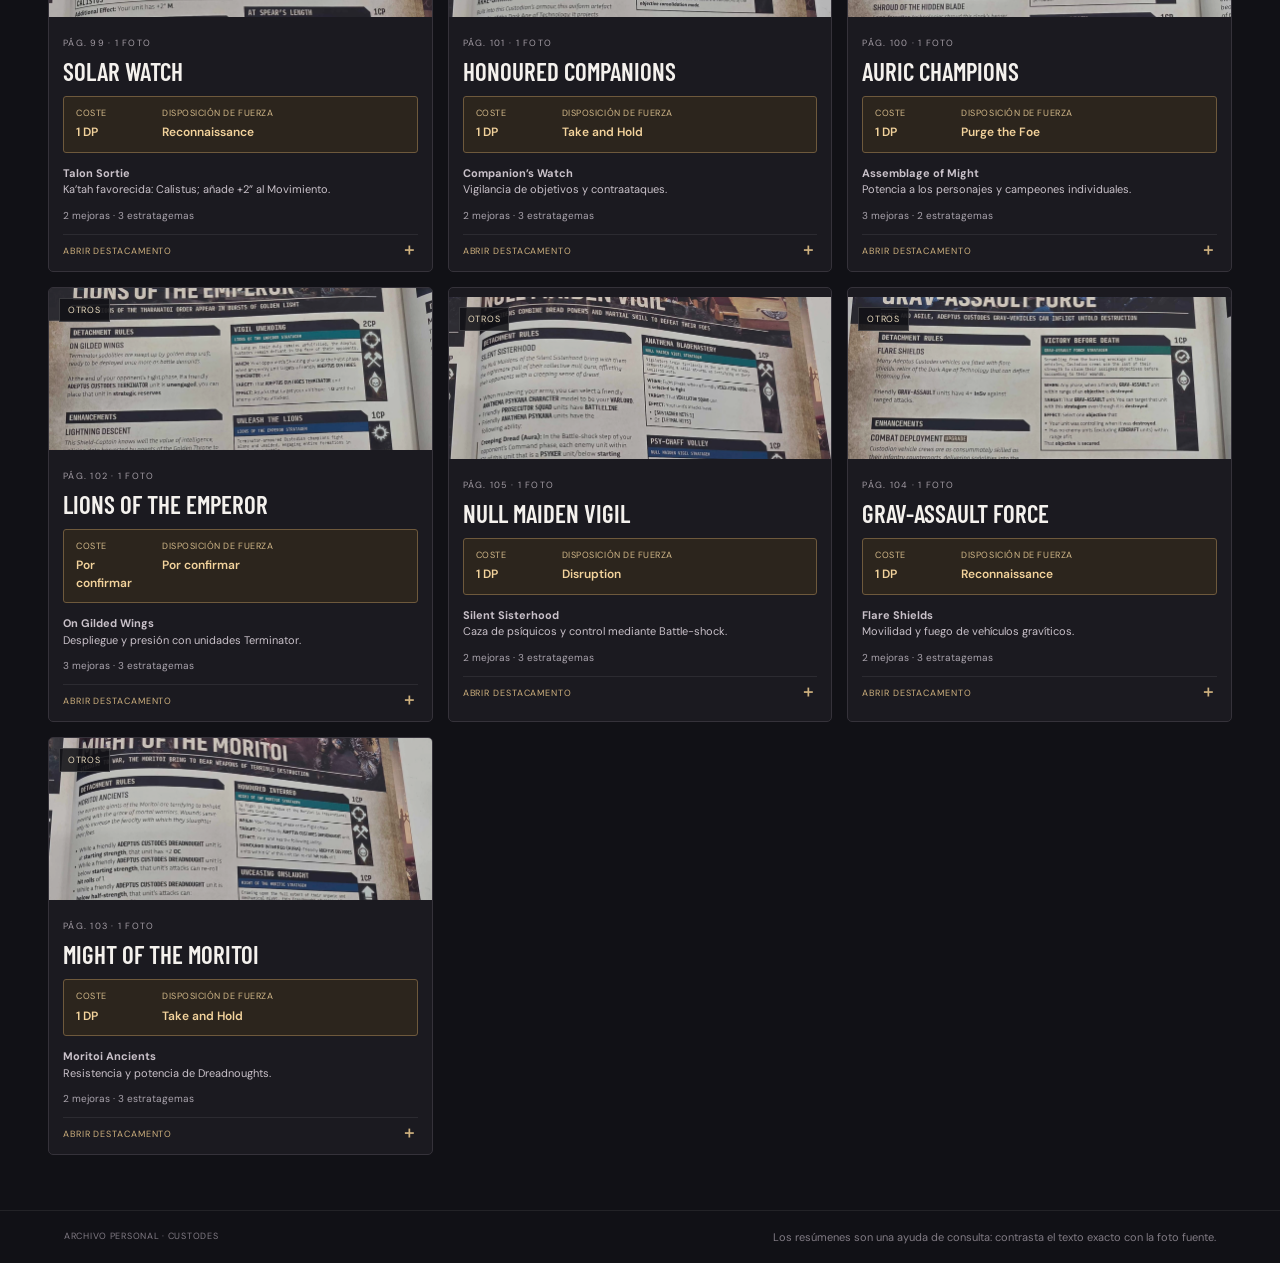
==== commit 44d519d0: "Añadir creador de listas y navegación de perfiles" ====
--- a/destacamentos.html
+++ b/destacamentos.html
@@ -3,15 +3,22 @@
 <head>
   <meta charset="utf-8"><meta name="viewport" content="width=device-width, initial-scale=1"><meta name="theme-color" content="#111116">
   <title>Destacamentos · Archivo Custodes</title><link rel="stylesheet" href="styles.css"><link rel="stylesheet" href="fichas.css"><link rel="stylesheet" href="destacamentos.css">
+  <link rel="stylesheet" href="nav.css">
 </head>
 <body>
-  <header class="topbar"><a class="brand" href="index.html"><span class="brand-mark">✦</span><span>ARCHIVO <b>CUSTODES</b></span></a><nav class="top-nav"><a href="fichas.html">Fichas</a><a class="active" href="destacamentos.html">Destacamentos</a><a href="index.html">Fotos + OCR</a></nav><div class="top-meta"><span class="live-dot"></span> Catálogo de consulta</div></header>
+  <header class="topbar"><a class="brand" href="index.html"><span class="brand-mark">✦</span><span>ARCHIVO <b>CUSTODES</b></span></a><nav class="top-nav" aria-label="Navegación principal"><a href="listas.html">Listas</a><a href="fichas.html">Perfiles</a><a href="destacamentos.html" class="active" aria-current="page">Destacamentos</a><a href="index.html">Fotos + OCR</a></nav><div class="top-meta"><span class="live-dot"></span> Catálogo de consulta</div></header>
   <main>
     <section class="intro"><div class="eyebrow">ADEPTUS CUSTODES <span>·</span> DESTACAMENTOS</div><h1>Doctrinas de <em>guerra</em></h1><p>Costes en DP, disposiciones de fuerza, reglas de destacamento, mejoras y estratagemas. Los resúmenes de reglas proceden de las páginas fotografiadas. Abre una ficha para ver las fotos y el OCR original.</p><div class="metrics"><strong id="detachmentCount"></strong><span>destacamentos</span><i></i><a class="source-link" href="index.html">Consultar las 27 fotos + OCR</a></div></section>
     <section class="workspace"><div class="controls"><label class="searchbox"><span aria-hidden="true">⌕</span><input id="detachmentSearch" type="search" placeholder="Buscar destacamento, disposición, mejora o estratagema…" autocomplete="off"><kbd>/</kbd></label><select id="detachmentKind" aria-label="Filtrar por grupo"><option value="all">Todos los grupos</option><option value="Shield Host">Shield Hosts</option><option value="Otros">Otros destacamentos</option></select></div><div class="results-line"><span id="detachmentResults"></span><span>SEGÚN LAS FOTOS FACILITADAS</span></div><div class="detachment-grid" id="detachmentGrid"></div><div class="empty" id="detachmentEmpty" hidden><span>⌕</span><b>No hay resultados</b><p>Prueba con otro nombre o regla.</p></div></section>
   </main>
   <footer><span>ARCHIVO PERSONAL · CUSTODES</span><span>Los resúmenes son una ayuda de consulta: contrasta el texto exacto con la foto fuente.</span></footer>
-  <dialog id="detachmentDialog" class="sheet-dialog detachment-dialog"><div class="sheet-scroll" id="detachmentContent"></div></dialog>
+  <dialog id="profileDialog" class="sheet-dialog detachment-dialog"><div class="sheet-scroll" id="profileContent"></div></dialog>
+  <script src="units-data.js"></script>
+  <script src="detachments-data.js"></script>
+  <script src="unit-points.js"></script>
+  <script src="enhancement-points.js"></script>
+  <script src="army-lists.js"></script>
+  <script src="profile-view.js"></script>
   <script src="destacamentos.js"></script>
 </body>
 </html>
--- a/fichas.css
+++ b/fichas.css
@@ -10,10 +10,21 @@
 .points-heading{display:flex;flex-wrap:wrap;align-items:center;justify-content:space-between;gap:6px 12px}
 .points-heading h3{font:600 22px 'Barlow Condensed',sans-serif;text-transform:uppercase;color:#f0d39e;margin:0}
 .points-heading>span{font-size:10px;letter-spacing:.06em;text-transform:uppercase;color:#d6bc92}
-.points-options{display:flex;flex-wrap:wrap;gap:8px;margin:11px 0 0;padding:0;list-style:none}
-.points-options li{display:flex;flex-wrap:wrap;align-items:center;gap:8px 15px;flex:1 1 190px;padding:9px 12px;border:1px solid #544633;border-radius:3px;background:#1d1915}
-.points-options li span{font-size:12px;color:#d3c6b5}
-.points-options li strong{margin-left:auto;font-size:18px;color:#f6d9a7;white-space:nowrap;font-variant-numeric:tabular-nums}
+.points-table-wrap{overflow-x:auto;margin-top:11px;border:1px solid #544633;border-radius:3px}
+.points-table{width:100%;border-collapse:collapse;background:#1d1915;font-size:12px}
+.points-table caption{text-align:left;padding:8px 10px;color:#d3c6b5;background:#292117;font-size:11px}
+.points-table th,.points-table td{padding:9px 10px;border-top:1px solid #544633;text-align:right}
+.points-table thead th{color:#d6bc92;font-size:11px;white-space:nowrap}
+.points-table th:first-child{text-align:left;font-weight:500;color:#ded1bd}
+.points-table td{color:#f6d9a7;font-weight:700;font-variant-numeric:tabular-nums;white-space:nowrap}
+.points-unit{font-size:10px;font-weight:400}
+.points-na{display:inline-block;max-width:70px;white-space:normal;color:#b9b1bd;font-size:10px;font-weight:400}
+.additional-points{margin-top:30px}
+.additional-points h2{font:600 28px 'Barlow Condensed',sans-serif;text-transform:uppercase;color:#ead7b4;margin:0 0 8px}
+.additional-points>p{font-size:12px;color:#aaa4ad;line-height:1.5}
+.additional-points-grid{display:grid;grid-template-columns:repeat(2,minmax(0,1fr));gap:15px}
+.additional-points-grid .sheet-points{margin-top:0;min-width:0}
+@media(max-width:650px){.additional-points-grid{grid-template-columns:1fr}.points-table th,.points-table td{padding:8px 6px}.points-table{font-size:11px}.points-table thead th{font-size:10px}}
 .points-pending{font-size:14px;color:#edcea0;margin:10px 0 0}
 .points-note{font-size:12px;line-height:1.5;color:#ded1bd;margin:10px 0 0}
 .points-source{font-size:10px;line-height:1.5;color:#c0b19c;margin:10px 0 0}
--- a/destacamentos.css
+++ b/destacamentos.css
@@ -5,3 +5,6 @@
 .det-command dd{margin:5px 0 0;font-size:12px;line-height:1.45;font-weight:600;color:#f3d39c;overflow-wrap:anywhere}
 .detachment-dialog .det-command{grid-template-columns:100px minmax(0,1fr);margin-top:16px}
 .detachment-dialog .det-command dd{font-size:15px}
+.enhancement-points{flex-shrink:0;border:1px solid #8a6b43;border-radius:3px;padding:3px 7px;color:#f3d39c;background:#2c251d;font-size:11px;white-space:nowrap;font-variant-numeric:tabular-nums}
+.enhancement-points.is-pending{flex-shrink:1;color:#b9b1bd;border-color:#49414d;background:#252229;white-space:normal;text-align:right;font-size:10px}
+.det-entry .enhancement-note{color:#b9b1bd;font-size:10px}
--- a/nav.css
+++ b/nav.css
@@ -0,0 +1,6 @@
+.top-nav{display:flex;gap:18px;margin-left:auto;margin-right:30px}.top-nav a{color:#aaa4ad;text-decoration:none;font-size:12px;padding:7px 0;border-bottom:1px solid transparent}.top-nav a:hover,.top-nav a.active{color:#f5eee4;border-color:var(--gold)}@media(max-width:700px){.top-nav{gap:11px;margin-right:0}.top-nav a{font-size:11px}}
+[hidden]{display:none!important}.sr-only{position:absolute;width:1px;height:1px;padding:0;margin:-1px;overflow:hidden;clip-path:inset(50%);white-space:nowrap;border:0}button,a,input,select,summary,textarea{touch-action:manipulation}button:focus-visible,a:focus-visible,input:focus-visible,select:focus-visible,summary:focus-visible,textarea:focus-visible{outline:2px solid #e1bc7d;outline-offset:3px}.profile-nav{display:flex;gap:8px;align-items:center;position:sticky;top:-21px;z-index:3;background:#17161c;padding:10px 0;border-bottom:1px solid #4e4148;margin-bottom:13px}.profile-nav>button{height:41px;min-width:41px;border:1px solid #62503e;background:#2e251f;border-radius:3px;color:#ecd4ac;font-size:27px;cursor:pointer}.profile-nav>button:disabled{opacity:.3;cursor:default}.profile-nav>select{flex:1;min-width:0;width:100%;height:41px;font-size:12px}.profile-shortcuts{display:flex;flex-wrap:wrap;gap:6px;margin:0 0 18px}.profile-shortcuts>button,.profile-add{font:11px 'DM Sans',sans-serif;color:#d8b782;border:1px solid #5c4938;background:#29221c;border-radius:3px;padding:9px 11px;cursor:pointer;text-decoration:none}.profile-add{margin-left:auto;background:#d0aa68;color:#20180f;font-weight:600}.profile-context{margin:0 0 12px;padding:12px 14px;border:1px solid #796143;background:#2b231a;border-radius:4px;font-size:12px;line-height:1.6;color:#e3c69b}.profile-context p{font-size:11px;color:#d4c4af;margin:8px 0 0}.view-toggle{height:42px;margin-left:0;white-space:nowrap}.unit-grid.is-compact{grid-template-columns:1fr;gap:8px}.is-compact .unit-image,.is-compact .mini-stats,.is-compact .unit-card-body>p,.is-compact .unit-card-body>small{display:none}.is-compact .unit-card-body{display:grid;grid-template-columns:minmax(0,1fr) minmax(170px,.6fr) 100px;align-items:center;gap:18px;padding:13px 16px}.is-compact .unit-card h2{margin:0;font-size:25px}.is-compact .unit-points{margin:0}.is-compact .unit-link{border:0;margin:0;padding:0;line-height:1.5}.controls{flex-wrap:wrap}.controls>.searchbox{flex-basis:100%}.controls>select{min-width:0;flex:1}.intro .metrics{flex-wrap:wrap}
+@media(max-width:1050px){.top-meta{display:none}.top-nav{margin-right:0;gap:15px}}
+@media(max-width:700px){body{padding-bottom:70px}.topbar{height:59px;padding:0 17px}.top-nav{position:fixed;bottom:0;left:0;right:0;z-index:20;background:#17131cee;border-top:1px solid #54424a;padding:8px 6px max(8px,env(safe-area-inset-bottom));margin:0;display:grid;grid-template-columns:repeat(4,minmax(0,1fr));gap:3px;backdrop-filter:blur(10px)}.top-nav a{text-align:center;padding:13px 3px;color:#ac9cae;border:0;border-radius:4px;font-size:10px}.top-nav a.active{background:#392b20;color:#f1ce95;border:0}.profile-nav{top:-16px}.is-compact .unit-card-body{grid-template-columns:1fr;gap:9px}.is-compact .unit-link{display:none}.is-compact .unit-card h2{font-size:25px}.profile-add{margin-left:0}.controls>select{flex-basis:calc(50% - 10px)}.view-toggle{flex-basis:100%}.results-line>span:last-child{display:none}}
+.additional-point-card .sheet-points{margin-top:0}.point-profile-button{margin:10px 0 0;min-height:38px}.additional-point-card{min-width:0}
+.profile-for-army .sheet-hero>img{display:none}.profile-for-army .sheet-hero{grid-template-columns:1fr;padding:12px 0}.profile-points-toggle{border:1px solid #5d4c37;border-radius:3px;margin-top:12px;padding:10px}.profile-points-toggle>summary{color:#d9bf94;font-size:11px;cursor:pointer}.profile-points-toggle .sheet-points{margin:12px 0 0}.sheet-dialog .weapon-table{overflow-x:auto}.sheet-dialog .weapon-row{min-width:320px}
